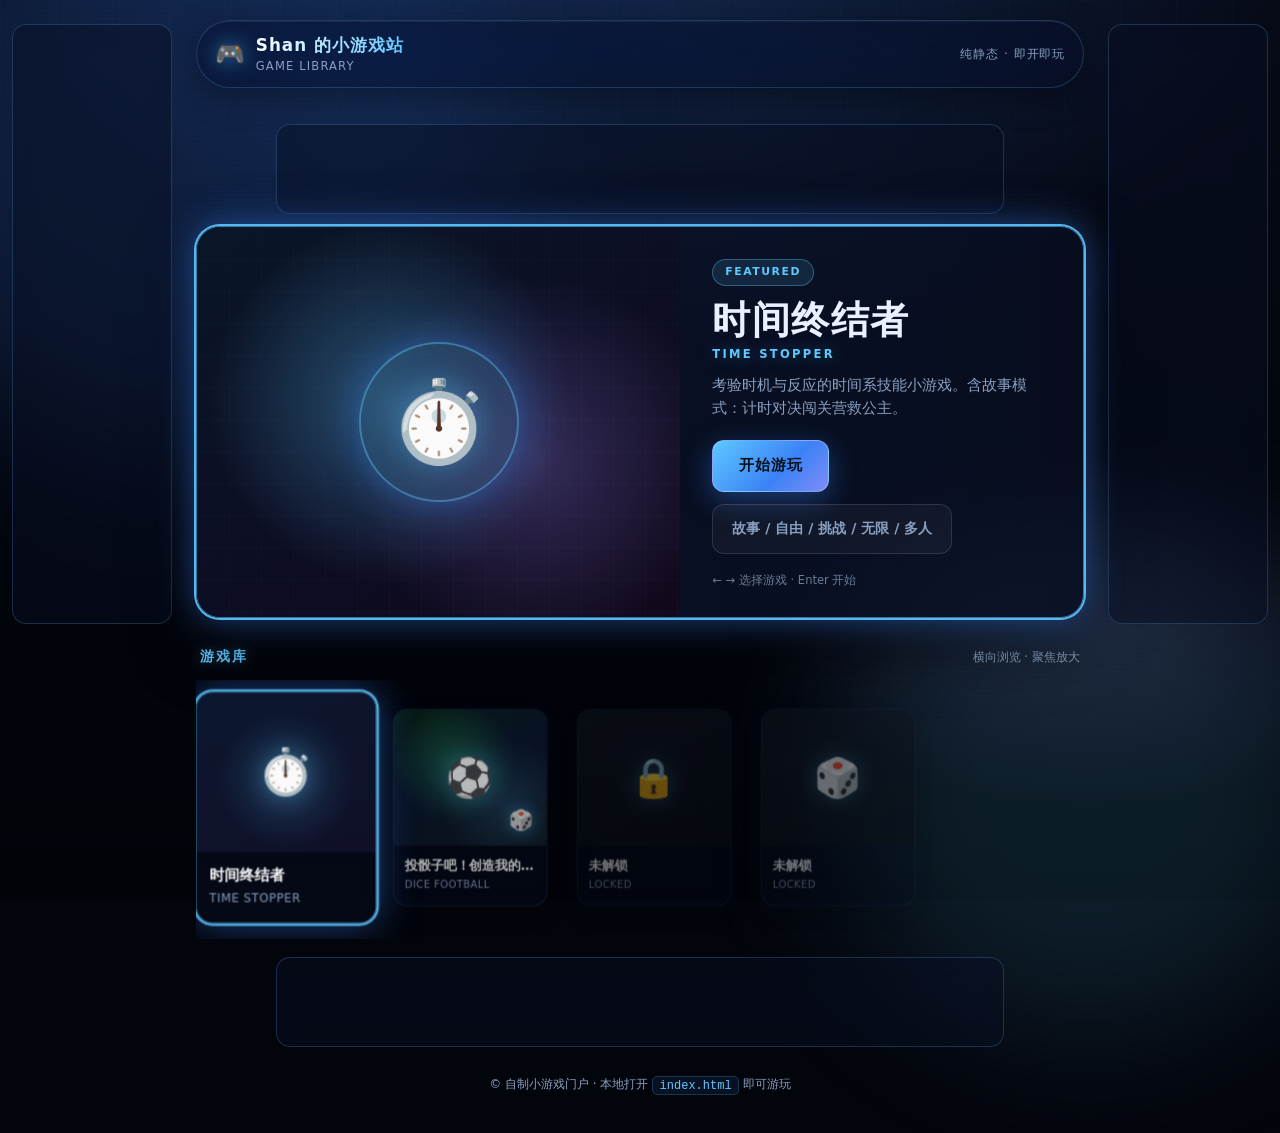
==== index.html @ 0fed2fdf "Flank hub main content with left/right AdSense rails Move the two vertical sidebar units out of the " ====
<!DOCTYPE html>
<html lang="zh-CN">
<head>
  <meta charset="UTF-8">
  <meta name="viewport" content="width=device-width, initial-scale=1.0">
  <title>Shan 的小游戏站</title>
  <meta name="description" content="自制小游戏合集 — PS5 风格游戏库 · 时间终结者 · 投骰足球经理">
  <link rel="icon" href="data:image/svg+xml,%3Csvg xmlns='http://www.w3.org/2000/svg' viewBox='0 0 100 100'%3E%3Ctext y='.9em' font-size='90'%3E%F0%9F%8E%AE%3C/text%3E%3C/svg%3E">
  <link rel="stylesheet" href="assets/hub.css">
  <script async src="https://pagead2.googlesyndication.com/pagead/js/adsbygoogle.js?client=ca-pub-5858501694829530" crossorigin="anonymous"></script>
</head>
<body>
  <div class="bg-stage" aria-hidden="true"></div>
  <div class="bg-grid" aria-hidden="true"></div>
  <div class="bg-scan" aria-hidden="true"></div>

  <div class="page-layout">
    <aside class="ad-rail ad-rail--left" aria-label="广告 · 左栏">
      <div class="ad-slot ad-slot--sidebar" role="complementary" aria-label="广告 · 左侧">
        <ins class="adsbygoogle"
             style="display:block"
             data-ad-client="ca-pub-5858501694829530"
             data-ad-format="auto"
             data-full-width-responsive="true"></ins>
        <script>(adsbygoogle = window.adsbygoogle || []).push({});</script>
      </div>
    </aside>

    <div class="shell">
    <header class="media-bar">
      <div class="media-brand">
        <span class="icon" aria-hidden="true">🎮</span>
        <div>
          <h1>Shan 的小游戏站</h1>
          <div class="tag">GAME LIBRARY</div>
        </div>
      </div>
      <div class="media-meta">纯静态 · 即开即玩</div>
    </header>

    <div class="ad-slot ad-slot--banner" role="complementary" aria-label="广告 · 顶栏">
      <ins class="adsbygoogle"
           style="display:block"
           data-ad-client="ca-pub-5858501694829530"
           data-ad-format="auto"
           data-full-width-responsive="true"></ins>
      <script>(adsbygoogle = window.adsbygoogle || []).push({});</script>
    </div>

    <section class="hero is-focus" id="hero" aria-label="精选游戏">
      <div class="hero-art" aria-hidden="true">
        <div class="cover-grid"></div>
        <div class="cover-ring"></div>
        <span class="cover-emoji">⏱️</span>
      </div>
      <div class="hero-info">
        <span class="hero-badge">FEATURED</span>
        <h2 class="hero-title" id="heroTitle">时间终结者 <span class="en">TIME STOPPER</span></h2>
        <p class="hero-blurb" id="heroBlurb">考验时机与反应的时间系技能小游戏。含故事模式：计时对决闯关营救公主。</p>
        <div class="hero-actions">
          <a class="btn-play" id="heroPlay" href="games/time-stopper/">开始游玩</a>
          <span class="btn-ghost" id="heroMeta">故事 / 自由 / 挑战 / 无限 / 多人</span>
        </div>
        <p class="kbd-tip">← → 选择游戏 · Enter 开始</p>
      </div>
    </section>

    <section class="library" aria-label="游戏库">
      <div class="library-head">
        <h2>游戏库</h2>
        <span>横向浏览 · 聚焦放大</span>
      </div>
      <div class="game-row" id="gameRow" tabindex="0" role="listbox" aria-label="游戏列表">
        <a class="tile is-focused" role="option" aria-selected="true" tabindex="-1"
           data-title="时间终结者" data-en="TIME STOPPER"
           data-blurb="考验时机与反应的时间系技能小游戏。含故事模式：计时对决闯关营救公主。"
           data-meta="故事 / 自由 / 挑战 / 无限 / 多人"
           data-emoji="⏱️" href="games/time-stopper/">
          <div class="tile-cover"><span class="emoji">⏱️</span></div>
          <div class="tile-body"><h3>时间终结者</h3><p>TIME STOPPER</p></div>
        </a>
        <a class="tile" role="option" aria-selected="false" tabindex="-1"
           data-title="投骰子吧！创造我的球会" data-en="DICE FOOTBALL"
           data-blurb="掷骰驱动的足球经理：中超/中甲、战术板、转会球探、多槽存档与生涯殿堂。"
           data-meta="经理生涯 / 战术 / 转会 / 存档"
           data-emoji="⚽" data-cover="football" href="games/dice-football/">
          <div class="tile-cover cover-football"><span class="emoji">⚽</span><span class="cover-dice" aria-hidden="true">🎲</span></div>
          <div class="tile-body"><h3>投骰子吧！创造我的球会</h3><p>DICE FOOTBALL</p></div>
        </a>
        <div class="tile locked" role="option" aria-selected="false" tabindex="-1"
             data-title="神秘新作" data-en="LOCKED"
             data-blurb="槽位预留中……下一部作品将在此亮相。"
             data-meta="未解锁" data-emoji="🔒" data-locked="1">
          <div class="tile-cover dim"><span class="emoji">🔒</span></div>
          <div class="tile-body"><h3>未解锁</h3><p>LOCKED</p></div>
        </div>
        <div class="tile locked" role="option" aria-selected="false" tabindex="-1"
             data-title="神秘新作" data-en="LOCKED"
             data-blurb="槽位预留中……下一部作品将在此亮相。"
             data-meta="未解锁" data-emoji="🎲" data-locked="1">
          <div class="tile-cover dim"><span class="emoji">🎲</span></div>
          <div class="tile-body"><h3>未解锁</h3><p>LOCKED</p></div>
        </div>
      </div>
    </section>

    <div class="ad-slot ad-slot--footer" role="complementary" aria-label="广告 · 底栏">
      <ins class="adsbygoogle"
           style="display:block"
           data-ad-client="ca-pub-5858501694829530"
           data-ad-format="auto"
           data-full-width-responsive="true"></ins>
      <script>(adsbygoogle = window.adsbygoogle || []).push({});</script>
    </div>

    <footer class="site-footer">
      <p>© 自制小游戏门户 · 本地打开 <code>index.html</code> 即可游玩</p>
    </footer>
  </div>

    <aside class="ad-rail ad-rail--right" aria-label="广告 · 右栏">
      <div class="ad-slot ad-slot--sidebar" role="complementary" aria-label="广告 · 右侧">
        <ins class="adsbygoogle"
             style="display:block"
             data-ad-client="ca-pub-5858501694829530"
             data-ad-format="auto"
             data-full-width-responsive="true"></ins>
        <script>(adsbygoogle = window.adsbygoogle || []).push({});</script>
      </div>
    </aside>
  </div>

  <script>
    (function () {
      const row = document.getElementById('gameRow');
      const tiles = Array.from(row.querySelectorAll('.tile'));
      const hero = document.getElementById('hero');
      const heroTitle = document.getElementById('heroTitle');
      const heroBlurb = document.getElementById('heroBlurb');
      const heroPlay = document.getElementById('heroPlay');
      const heroMeta = document.getElementById('heroMeta');
      const coverEmoji = document.querySelector('.hero-art .cover-emoji');
      let focusIdx = 0;

      function applyHero(tile) {
        const title = tile.dataset.title || '';
        const en = tile.dataset.en || '';
        const blurb = tile.dataset.blurb || '';
        const meta = tile.dataset.meta || '';
        const emoji = tile.dataset.emoji || '🎮';
        const locked = tile.dataset.locked === '1';
        heroTitle.innerHTML = title + ' <span class="en">' + en + '</span>';
        heroBlurb.textContent = blurb;
        heroMeta.textContent = meta;
        coverEmoji.textContent = emoji;
        const art = document.querySelector('.hero-art');
        if (art) {
          art.classList.toggle('theme-football', tile.dataset.cover === 'football');
          art.classList.toggle('theme-time', tile.dataset.cover !== 'football');
        }
        if (locked) {
          heroPlay.removeAttribute('href');
          heroPlay.textContent = '即将开放';
          heroPlay.style.pointerEvents = 'none';
          heroPlay.style.opacity = '0.55';
          hero.classList.remove('is-focus');
        } else {
          heroPlay.href = tile.getAttribute('href') || '#';
          heroPlay.textContent = '开始游玩';
          heroPlay.style.pointerEvents = '';
          heroPlay.style.opacity = '';
          hero.classList.add('is-focus');
        }
      }

      function setFocus(i) {
        focusIdx = (i + tiles.length) % tiles.length;
        tiles.forEach((t, idx) => {
          const on = idx === focusIdx;
          t.classList.toggle('is-focused', on);
          t.setAttribute('aria-selected', on ? 'true' : 'false');
        });
        const tile = tiles[focusIdx];
        applyHero(tile);
        tile.scrollIntoView({ behavior: 'smooth', inline: 'center', block: 'nearest' });
      }

      tiles.forEach((t, i) => {
        t.addEventListener('mouseenter', () => setFocus(i));
        t.addEventListener('click', (e) => {
          if (t.dataset.locked === '1') { e.preventDefault(); setFocus(i); }
        });
      });

      document.addEventListener('keydown', (e) => {
        if (e.target && (e.target.tagName === 'INPUT' || e.target.tagName === 'TEXTAREA')) return;
        if (e.key === 'ArrowRight') { e.preventDefault(); setFocus(focusIdx + 1); }
        else if (e.key === 'ArrowLeft') { e.preventDefault(); setFocus(focusIdx - 1); }
        else if (e.key === 'Enter') {
          const t = tiles[focusIdx];
          if (t.dataset.locked === '1') return;
          const href = t.getAttribute('href');
          if (href) location.href = href;
        }
      });

      applyHero(tiles[0]);
    })();
  </script>
</body>
</html>
---- assets/hub.css ----
/* PS5-inspired game hub — frosted glass + blue neon media bar */
:root {
  --bg: #05070f;
  --glass: rgba(10, 16, 36, 0.48);
  --glass-strong: rgba(12, 20, 44, 0.72);
  --glass-border: rgba(100, 180, 255, 0.22);
  --cyan: #5ec8ff;
  --cyan-hot: #7dd3fc;
  --blue-neon: #3b82f6;
  --magenta: #a78bfa;
  --light: #e8f1ff;
  --muted: #8aa0c0;
  --focus-glow: 0 0 0 2px rgba(94, 200, 255, 0.9), 0 0 36px rgba(59, 130, 246, 0.55);
  --font: "Segoe UI", "PingFang SC", "Microsoft YaHei", "Noto Sans SC", system-ui, sans-serif;
}

* { box-sizing: border-box; margin: 0; padding: 0; }

html, body { height: 100%; }

body {
  font-family: var(--font);
  background: #03050c;
  color: var(--light);
  min-height: 100vh;
  overflow-x: hidden;
  line-height: 1.5;
}

.bg-stage {
  pointer-events: none;
  position: fixed;
  inset: 0;
  z-index: 0;
  background:
    radial-gradient(ellipse 90% 70% at 50% 0%, rgba(59, 130, 246, 0.22), transparent 55%),
    radial-gradient(ellipse 50% 40% at 85% 70%, rgba(167, 139, 250, 0.12), transparent 50%),
    linear-gradient(180deg, #070b18 0%, #04060e 50%, #02040a 100%);
}
.bg-stage::before {
  content: "";
  position: absolute;
  width: 50vmax; height: 50vmax;
  left: -10%; top: -20%;
  border-radius: 50%;
  background: rgba(59, 130, 246, 0.18);
  filter: blur(80px);
  animation: ambientDrift 18s ease-in-out infinite;
}
.bg-stage::after {
  content: "";
  position: absolute;
  width: 40vmax; height: 40vmax;
  right: -5%; bottom: -15%;
  border-radius: 50%;
  background: rgba(94, 200, 255, 0.12);
  filter: blur(70px);
  animation: ambientDrift 22s ease-in-out infinite reverse;
}
.bg-grid {
  pointer-events: none;
  position: fixed;
  inset: 0;
  z-index: 0;
  background-image:
    linear-gradient(rgba(94, 200, 255, 0.035) 1px, transparent 1px),
    linear-gradient(90deg, rgba(94, 200, 255, 0.035) 1px, transparent 1px);
  background-size: 56px 56px;
  mask-image: linear-gradient(180deg, #000 0%, transparent 75%);
  -webkit-mask-image: linear-gradient(180deg, #000 0%, transparent 75%);
  opacity: 0.7;
}
.bg-scan {
  pointer-events: none;
  position: fixed;
  inset: 0;
  z-index: 0;
  background: repeating-linear-gradient(
    0deg, transparent, transparent 2px, rgba(0,0,0,0.06) 2px, rgba(0,0,0,0.06) 4px
  );
  opacity: 0.35;
}

@keyframes ambientDrift {
  0%, 100% { transform: translate(0, 0) scale(1); }
  50% { transform: translate(4%, 6%) scale(1.08); }
}

/* Outer: left rail | main shell | right rail */
.page-layout {
  position: relative;
  z-index: 1;
  display: grid;
  grid-template-columns: 160px minmax(0, 1280px) 160px;
  justify-content: center;
  align-items: start;
  gap: 12px;
  width: 100%;
  max-width: 1640px;
  margin: 0 auto;
  padding: 1.25rem 0.75rem 2rem;
  box-sizing: border-box;
}

.shell {
  position: relative;
  z-index: 1;
  min-height: calc(100vh - 2.5rem);
  display: flex;
  flex-direction: column;
  max-width: 1280px;
  width: 100%;
  margin: 0;
  padding: 0 0.75rem;
  min-width: 0; /* allow grid shrink */
}

/* Top media bar */
.media-bar {
  display: flex;
  align-items: center;
  justify-content: space-between;
  gap: 1rem;
  padding: 0.75rem 1.1rem;
  background: var(--glass);
  border: 1px solid var(--glass-border);
  border-radius: 999px;
  backdrop-filter: blur(18px) saturate(1.4);
  -webkit-backdrop-filter: blur(18px) saturate(1.4);
  box-shadow: 0 8px 32px rgba(0,0,0,0.35), inset 0 1px 0 rgba(255,255,255,0.06);
  margin-bottom: 1.5rem;
}
.media-brand {
  display: flex;
  align-items: center;
  gap: 0.7rem;
}
.media-brand .icon {
  font-size: 1.5rem;
  filter: drop-shadow(0 0 10px rgba(94, 200, 255, 0.5));
}
.media-brand h1 {
  font-size: 1.05rem;
  font-weight: 700;
  letter-spacing: 0.06em;
  background: linear-gradient(100deg, #fff, var(--cyan));
  -webkit-background-clip: text;
  background-clip: text;
  color: transparent;
}
.media-brand .tag {
  font-size: 0.72rem;
  color: var(--muted);
  letter-spacing: 0.1em;
}
.media-meta {
  font-size: 0.75rem;
  color: var(--muted);
  letter-spacing: 0.08em;
}

/* Featured hero */
.hero {
  position: relative;
  flex: 1;
  min-height: 340px;
  border-radius: 24px;
  overflow: hidden;
  border: 1px solid var(--glass-border);
  background: var(--glass-strong);
  backdrop-filter: blur(20px);
  -webkit-backdrop-filter: blur(20px);
  box-shadow: 0 20px 60px rgba(0,0,0,0.45);
  margin-bottom: 1.75rem;
  display: grid;
  grid-template-columns: 1.2fr 1fr;
  transition: box-shadow 0.3s ease, border-color 0.3s ease;
}
.hero.is-focus {
  border-color: rgba(94, 200, 255, 0.55);
  box-shadow: var(--focus-glow), 0 24px 64px rgba(0,0,0,0.5);
}
.hero-art {
  position: relative;
  min-height: 280px;
  background:
    radial-gradient(circle at 40% 45%, rgba(94, 200, 255, 0.35), transparent 50%),
    radial-gradient(circle at 70% 60%, rgba(167, 139, 250, 0.25), transparent 45%),
    linear-gradient(145deg, #0a1628 0%, #0c0e24 50%, #12081c 100%);
  display: flex;
  align-items: center;
  justify-content: center;
  overflow: hidden;
}
.hero-art .cover-ring {
  position: absolute;
  width: 160px; height: 160px;
  border-radius: 50%;
  border: 2px solid rgba(94, 200, 255, 0.45);
  box-shadow: 0 0 40px rgba(59, 130, 246, 0.4), inset 0 0 30px rgba(94, 200, 255, 0.15);
  animation: pulseRing 3s ease-in-out infinite;
}
.hero-art .cover-emoji {
  font-size: 5rem;
  position: relative;
  z-index: 1;
  filter: drop-shadow(0 0 24px rgba(94, 200, 255, 0.55));
}
.hero-art .cover-grid {
  position: absolute;
  inset: 0;
  background-image:
    linear-gradient(rgba(94,200,255,0.06) 1px, transparent 1px),
    linear-gradient(90deg, rgba(94,200,255,0.06) 1px, transparent 1px);
  background-size: 32px 32px;
  opacity: 0.5;
}
@keyframes pulseRing {
  0%, 100% { transform: scale(1); opacity: 0.7; }
  50% { transform: scale(1.08); opacity: 1; }
}
.hero-info {
  padding: 2rem 2rem 1.75rem;
  display: flex;
  flex-direction: column;
  justify-content: center;
  gap: 0.75rem;
  background: linear-gradient(90deg, transparent, rgba(5, 10, 24, 0.35));
}
.hero-badge {
  align-self: flex-start;
  padding: 0.25rem 0.75rem;
  font-size: 0.68rem;
  font-weight: 700;
  letter-spacing: 0.14em;
  border-radius: 999px;
  color: var(--cyan);
  background: rgba(94, 200, 255, 0.12);
  border: 1px solid rgba(94, 200, 255, 0.35);
}
.hero-title {
  font-size: clamp(1.6rem, 3.5vw, 2.35rem);
  font-weight: 800;
  letter-spacing: 0.04em;
  line-height: 1.2;
}
.hero-title .en {
  display: block;
  font-size: 0.72rem;
  font-weight: 600;
  letter-spacing: 0.2em;
  color: var(--cyan);
  margin-top: 0.35rem;
  text-shadow: 0 0 16px rgba(94, 200, 255, 0.4);
}
.hero-blurb {
  color: var(--muted);
  font-size: 0.95rem;
  max-width: 36ch;
}
.hero-actions {
  display: flex;
  flex-wrap: wrap;
  gap: 0.75rem;
  margin-top: 0.5rem;
}
.btn-play {
  display: inline-flex;
  align-items: center;
  justify-content: center;
  padding: 0.85rem 1.6rem;
  border-radius: 12px;
  font-weight: 800;
  font-size: 0.95rem;
  letter-spacing: 0.06em;
  text-decoration: none;
  color: #041018;
  background: linear-gradient(135deg, #5ec8ff, #3b82f6 60%, #818cf8);
  border: 1px solid rgba(255,255,255,0.25);
  box-shadow: 0 8px 28px rgba(59, 130, 246, 0.4);
  transition: transform 0.15s ease, filter 0.15s ease, box-shadow 0.2s;
}
.btn-play:hover, .btn-play:focus-visible {
  filter: brightness(1.1);
  transform: translateY(-2px);
  box-shadow: 0 0 32px rgba(94, 200, 255, 0.5);
  outline: none;
}
.btn-ghost {
  display: inline-flex;
  align-items: center;
  padding: 0.85rem 1.2rem;
  border-radius: 12px;
  font-weight: 600;
  font-size: 0.88rem;
  color: var(--muted);
  background: rgba(255,255,255,0.04);
  border: 1px solid rgba(255,255,255,0.12);
  text-decoration: none;
  cursor: default;
}
.kbd-tip {
  font-size: 0.72rem;
  color: rgba(138, 160, 192, 0.75);
  margin-top: 0.35rem;
}

/* Library strip — PS5 horizontal row */
.library {
  margin-top: auto;
}
.library-head {
  display: flex;
  align-items: baseline;
  justify-content: space-between;
  margin-bottom: 0.85rem;
  padding: 0 0.25rem;
}
.library-head h2 {
  font-size: 0.85rem;
  letter-spacing: 0.16em;
  text-transform: uppercase;
  color: var(--cyan);
  text-shadow: 0 0 14px rgba(94, 200, 255, 0.35);
}
.library-head span {
  font-size: 0.75rem;
  color: var(--muted);
}

.game-row {
  display: flex;
  gap: 1rem;
  overflow-x: auto;
  overflow-y: visible;
  padding: 1.25rem 0.35rem 1.5rem;
  scroll-snap-type: x mandatory;
  -webkit-overflow-scrolling: touch;
  scrollbar-width: thin;
  scrollbar-color: rgba(94,200,255,0.35) transparent;
}
.game-row:focus { outline: none; }

.tile {
  flex: 0 0 auto;
  width: 168px;
  scroll-snap-align: center;
  border-radius: 16px;
  background: var(--glass);
  border: 1px solid rgba(100, 180, 255, 0.18);
  backdrop-filter: blur(14px);
  -webkit-backdrop-filter: blur(14px);
  overflow: hidden;
  cursor: pointer;
  text-decoration: none;
  color: inherit;
  transform: scale(0.92);
  opacity: 0.72;
  transition: transform 0.28s cubic-bezier(0.22, 1, 0.36, 1),
              opacity 0.25s ease,
              box-shadow 0.25s ease,
              border-color 0.25s ease;
  box-shadow: 0 8px 24px rgba(0,0,0,0.3);
}
.tile:focus-visible { outline: none; }
.tile.is-focused,
.tile:hover {
  transform: scale(1.08);
  opacity: 1;
  border-color: rgba(94, 200, 255, 0.65);
  box-shadow: var(--focus-glow), 0 16px 40px rgba(0,0,0,0.45);
  z-index: 2;
}
.tile.locked {
  cursor: default;
  opacity: 0.45;
}
.tile.locked.is-focused,
.tile.locked:hover {
  transform: scale(1.02);
  box-shadow: 0 8px 24px rgba(0,0,0,0.3);
  border-color: rgba(138, 160, 192, 0.35);
  opacity: 0.55;
}
.tile-cover {
  height: 148px;
  display: flex;
  align-items: center;
  justify-content: center;
  position: relative;
  background:
    radial-gradient(circle at 50% 55%, rgba(94, 200, 255, 0.2), transparent 55%),
    linear-gradient(160deg, #0c1830, #101028);
}
.tile-cover.dim {
  background: linear-gradient(160deg, #121820, #0c1018);
}
.tile-cover .emoji {
  font-size: 2.6rem;
  filter: drop-shadow(0 0 12px rgba(94, 200, 255, 0.4));
}
.tile-body {
  padding: 0.7rem 0.75rem 0.85rem;
}
.tile-body h3 {
  font-size: 0.88rem;
  font-weight: 700;
  color: #fff;
  white-space: nowrap;
  overflow: hidden;
  text-overflow: ellipsis;
}
.tile-body p {
  font-size: 0.68rem;
  color: var(--muted);
  margin-top: 0.2rem;
  letter-spacing: 0.04em;
}

.site-footer {
  text-align: center;
  padding: 1.25rem 0 0.5rem;
  color: var(--muted);
  font-size: 0.75rem;
}
.site-footer code {
  font-family: ui-monospace, Consolas, monospace;
  color: var(--cyan);
  background: rgba(12, 24, 48, 0.7);
  border: 1px solid rgba(94, 200, 255, 0.2);
  padding: 0.1rem 0.4rem;
  border-radius: 5px;
}

@media (max-width: 860px) {
  .hero { grid-template-columns: 1fr; min-height: auto; }
  .hero-art { min-height: 200px; }
  .hero-info { padding: 1.35rem 1.25rem 1.5rem; }
  .media-meta { display: none; }
}
@media (max-width: 520px) {
  .page-layout { padding: 1rem 0.65rem 1.5rem; }
  .tile { width: 140px; }
  .tile-cover { height: 120px; }
  .btn-play { width: 100%; }
}

@media (prefers-reduced-motion: reduce) {
  .bg-stage::before, .bg-stage::after, .hero-art .cover-ring { animation: none !important; }
  .tile, .btn-play, .hero { transition: none !important; }
}

/* Dice Football cover art */
.tile-cover.cover-football {
  background:
    radial-gradient(circle at 40% 40%, rgba(58, 209, 123, 0.35), transparent 50%),
    radial-gradient(circle at 75% 70%, rgba(94, 200, 255, 0.2), transparent 45%),
    linear-gradient(155deg, #0a2818 0%, #0c1830 45%, #101820 100%);
}
.tile-cover.cover-football .cover-dice {
  position: absolute;
  right: 14px;
  bottom: 12px;
  font-size: 1.35rem;
  opacity: 0.9;
  filter: drop-shadow(0 0 8px rgba(94, 200, 255, 0.5));
}
.hero-art.theme-football {
  background:
    radial-gradient(circle at 40% 45%, rgba(58, 209, 123, 0.4), transparent 50%),
    radial-gradient(circle at 70% 60%, rgba(94, 200, 255, 0.22), transparent 45%),
    linear-gradient(145deg, #061a12 0%, #0a1628 50%, #0c1020 100%);
}

/* —— AdSense glass wrappers (real <ins> units inside) —— */
.ad-slot {
  position: relative;
  display: flex;
  align-items: center;
  justify-content: center;
  margin: 12px auto;
  border-radius: 14px;
  background: var(--glass);
  border: 1px solid var(--glass-border);
  backdrop-filter: blur(12px);
  -webkit-backdrop-filter: blur(12px);
  color: var(--muted);
  font-size: 0.78rem;
  letter-spacing: 0.04em;
  text-align: center;
  overflow: hidden;
  max-width: 100%;
  pointer-events: auto;
}
.ad-slot ins.adsbygoogle {
  display: block;
  width: 100%;
}
.ad-slot--banner {
  width: min(728px, 100%);
  min-height: 90px;
}
.ad-slot--sidebar {
  width: 100%;
  min-height: 600px;
  margin: 0;
}
.ad-slot--footer {
  width: min(728px, 100%);
  min-height: 90px;
  margin-top: 18px;
  margin-bottom: 8px;
}
.ad-rail {
  display: flex;
  flex-direction: column;
  align-items: stretch;
  position: sticky;
  top: 1rem;
  width: 100%;
  max-width: 160px;
  margin: 0;
  padding-top: 0.25rem;
}
.ad-rail--left { justify-self: end; }
.ad-rail--right { justify-self: start; }

/* Wide enough for rails + main: keep flanks */
@media (max-width: 1180px) {
  .page-layout {
    grid-template-columns: 1fr;
    max-width: 1280px;
    padding: 1.25rem 1rem 2rem;
  }
  .ad-rail {
    display: none; /* hide side rails on narrow; top/footer banners remain */
  }
  .shell {
    padding: 0;
  }
}
@media (max-width: 720px) {
  .ad-slot--banner,
  .ad-slot--footer {
    min-height: 66px;
    font-size: 0.7rem;
  }
  .page-layout {
    padding: 1rem 0.85rem 1.5rem;
  }
}
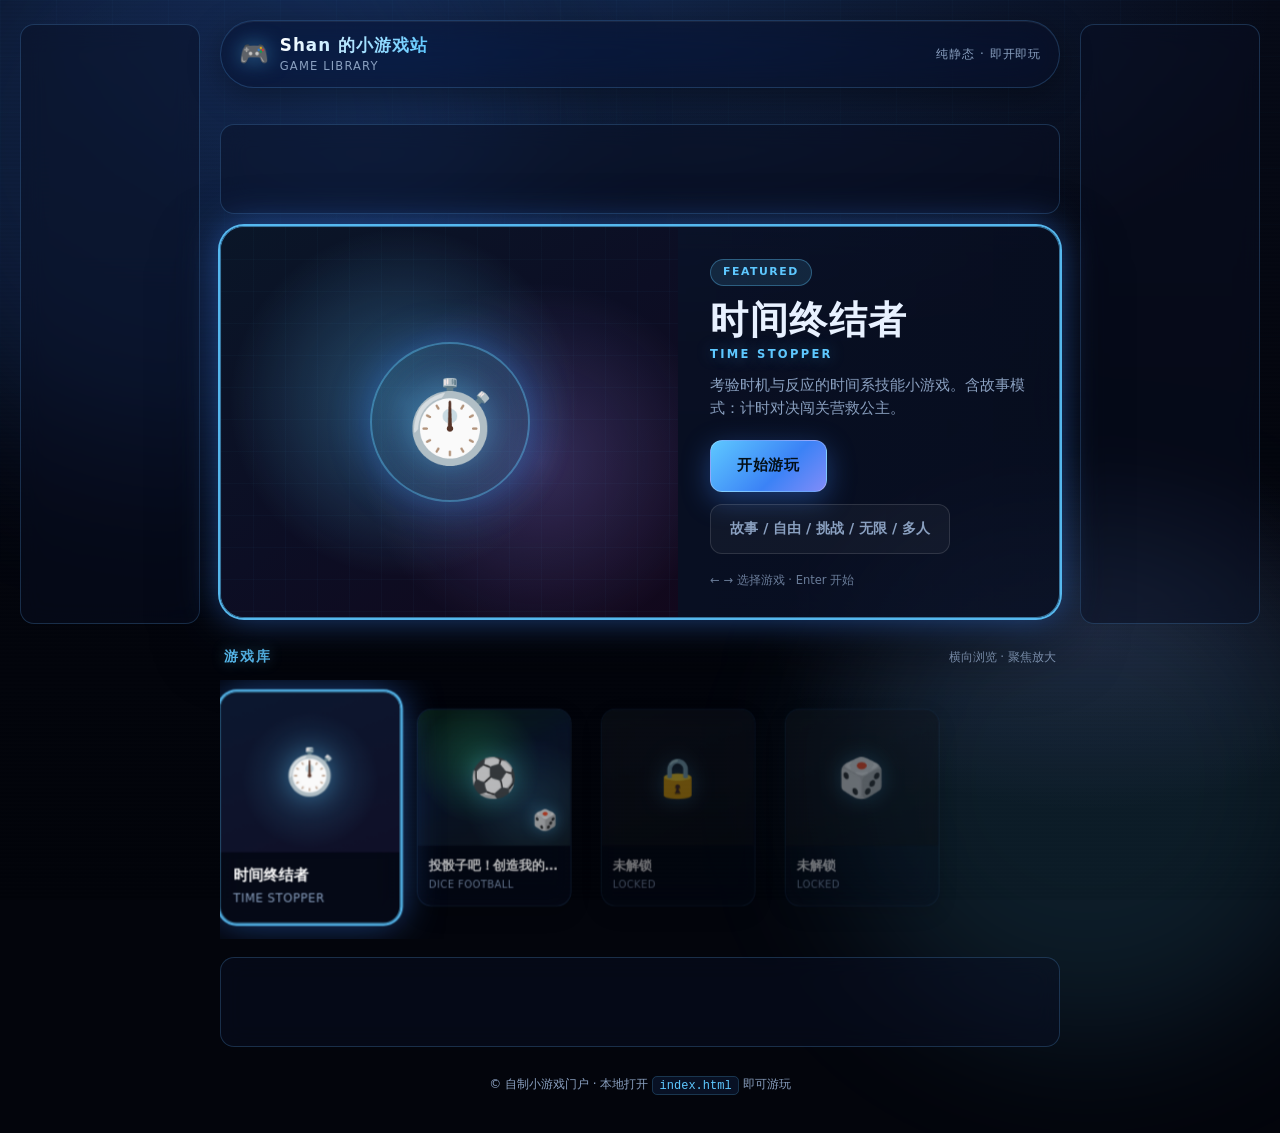
==== commit f6ed301d: "Widen hub to true 3-column layout; fix vertical ad stacking" ====
--- a/index.html
+++ b/index.html
@@ -18,10 +18,9 @@
     <aside class="ad-rail ad-rail--left" aria-label="广告 · 左栏">
       <div class="ad-slot ad-slot--sidebar" role="complementary" aria-label="广告 · 左侧">
         <ins class="adsbygoogle"
-             style="display:block"
+             style="display:block;width:160px;height:600px"
              data-ad-client="ca-pub-5858501694829530"
-             data-ad-format="auto"
-             data-full-width-responsive="true"></ins>
+             data-ad-format="vertical"></ins>
         <script>(adsbygoogle = window.adsbygoogle || []).push({});</script>
       </div>
     </aside>
@@ -42,7 +41,7 @@
       <ins class="adsbygoogle"
            style="display:block"
            data-ad-client="ca-pub-5858501694829530"
-           data-ad-format="auto"
+           data-ad-format="horizontal"
            data-full-width-responsive="true"></ins>
       <script>(adsbygoogle = window.adsbygoogle || []).push({});</script>
     </div>
@@ -108,7 +107,7 @@
       <ins class="adsbygoogle"
            style="display:block"
            data-ad-client="ca-pub-5858501694829530"
-           data-ad-format="auto"
+           data-ad-format="horizontal"
            data-full-width-responsive="true"></ins>
       <script>(adsbygoogle = window.adsbygoogle || []).push({});</script>
     </div>
@@ -121,10 +120,9 @@
     <aside class="ad-rail ad-rail--right" aria-label="广告 · 右栏">
       <div class="ad-slot ad-slot--sidebar" role="complementary" aria-label="广告 · 右侧">
         <ins class="adsbygoogle"
-             style="display:block"
+             style="display:block;width:160px;height:600px"
              data-ad-client="ca-pub-5858501694829530"
-             data-ad-format="auto"
-             data-full-width-responsive="true"></ins>
+             data-ad-format="vertical"></ins>
         <script>(adsbygoogle = window.adsbygoogle || []).push({});</script>
       </div>
     </aside>
--- a/assets/hub.css
+++ b/assets/hub.css
@@ -86,19 +86,19 @@
   50% { transform: translate(4%, 6%) scale(1.08); }
 }
 
-/* Outer: left rail | main shell | right rail */
+/* Outer: left rail | main shell | right rail — widescreen game hub */
 .page-layout {
   position: relative;
   z-index: 1;
   display: grid;
-  grid-template-columns: 160px minmax(0, 1280px) 160px;
-  justify-content: center;
+  grid-template-columns: 180px minmax(640px, 1fr) 180px;
+  justify-content: stretch;
   align-items: start;
-  gap: 12px;
-  width: 100%;
-  max-width: 1640px;
+  gap: 16px 20px;
+  width: 100%;
+  max-width: min(1760px, 100%);
   margin: 0 auto;
-  padding: 1.25rem 0.75rem 2rem;
+  padding: 1.25rem 1.25rem 2rem;
   box-sizing: border-box;
 }
 
@@ -108,12 +108,13 @@
   min-height: calc(100vh - 2.5rem);
   display: flex;
   flex-direction: column;
-  max-width: 1280px;
-  width: 100%;
+  width: 100%;
+  max-width: none;
   margin: 0;
-  padding: 0 0.75rem;
-  min-width: 0; /* allow grid shrink */
-}
+  padding: 0;
+  min-width: 0;
+}
+
 
 /* Top media bar */
 .media-bar {
@@ -497,17 +498,25 @@
   width: 100%;
 }
 .ad-slot--banner {
-  width: min(728px, 100%);
+  width: 100%;
+  max-width: 100%;
   min-height: 90px;
+  max-height: 100px;
+  overflow: hidden;
 }
 .ad-slot--sidebar {
   width: 100%;
-  min-height: 600px;
+  min-height: 480px;
+  max-height: 600px;
   margin: 0;
+  overflow: hidden;
 }
 .ad-slot--footer {
-  width: min(728px, 100%);
+  width: 100%;
+  max-width: 100%;
   min-height: 90px;
+  max-height: 100px;
+  overflow: hidden;
   margin-top: 18px;
   margin-bottom: 8px;
 }
@@ -518,34 +527,31 @@
   position: sticky;
   top: 1rem;
   width: 100%;
-  max-width: 160px;
   margin: 0;
   padding-top: 0.25rem;
 }
-.ad-rail--left { justify-self: end; }
-.ad-rail--right { justify-self: start; }
-
-/* Wide enough for rails + main: keep flanks */
-@media (max-width: 1180px) {
+.ad-rail--left { justify-self: stretch; }
+.ad-rail--right { justify-self: stretch; }
+
+/* Hide side rails only on genuinely narrow viewports */
+@media (max-width: 960px) {
   .page-layout {
     grid-template-columns: 1fr;
-    max-width: 1280px;
     padding: 1.25rem 1rem 2rem;
   }
-  .ad-rail {
-    display: none; /* hide side rails on narrow; top/footer banners remain */
-  }
-  .shell {
-    padding: 0;
-  }
+  .ad-rail { display: none; }
 }
 @media (max-width: 720px) {
   .ad-slot--banner,
   .ad-slot--footer {
     min-height: 66px;
+    max-height: 80px;
     font-size: 0.7rem;
   }
   .page-layout {
     padding: 1rem 0.85rem 1.5rem;
   }
-}
+  .hero {
+    grid-template-columns: 1fr;
+  }
+}
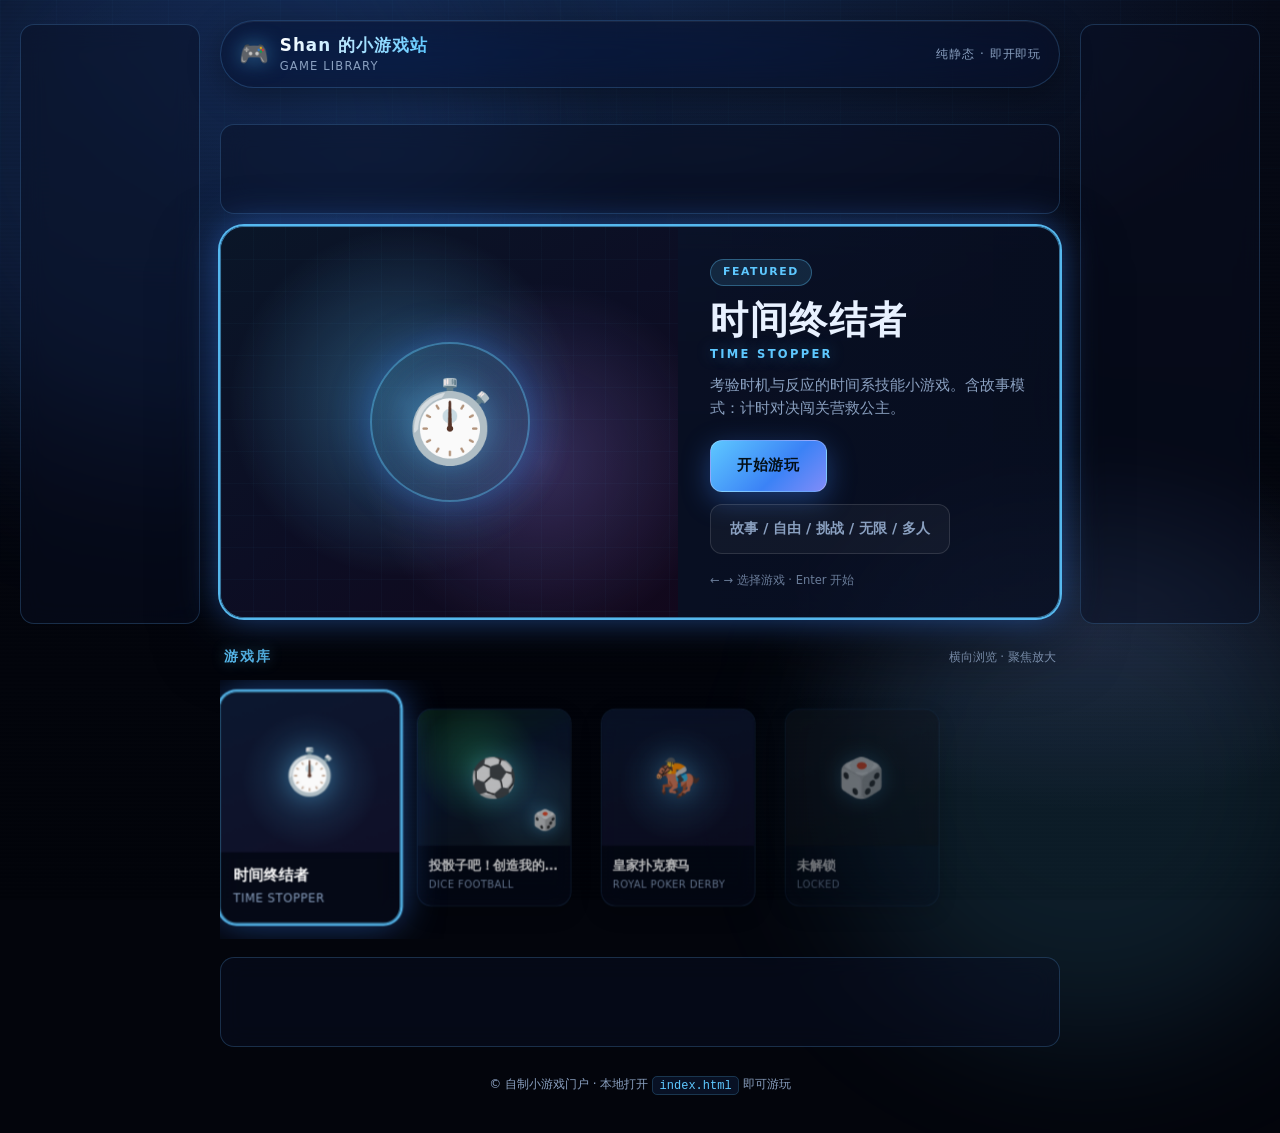
==== commit cdb72f87: "Add Royal Poker Derby (皇家扑克赛马) to games hub Publish self-contained poker suit horse-racing party gam" ====
--- a/index.html
+++ b/index.html
@@ -4,7 +4,7 @@
   <meta charset="UTF-8">
   <meta name="viewport" content="width=device-width, initial-scale=1.0">
   <title>Shan 的小游戏站</title>
-  <meta name="description" content="自制小游戏合集 — PS5 风格游戏库 · 时间终结者 · 投骰足球经理">
+  <meta name="description" content="自制小游戏合集 — PS5 风格游戏库 · 时间终结者 · 投骰足球经理 · 皇家扑克赛马">
   <link rel="icon" href="data:image/svg+xml,%3Csvg xmlns='http://www.w3.org/2000/svg' viewBox='0 0 100 100'%3E%3Ctext y='.9em' font-size='90'%3E%F0%9F%8E%AE%3C/text%3E%3C/svg%3E">
   <link rel="stylesheet" href="assets/hub.css">
   <script async src="https://pagead2.googlesyndication.com/pagead/js/adsbygoogle.js?client=ca-pub-5858501694829530" crossorigin="anonymous"></script>
@@ -86,13 +86,14 @@
           <div class="tile-cover cover-football"><span class="emoji">⚽</span><span class="cover-dice" aria-hidden="true">🎲</span></div>
           <div class="tile-body"><h3>投骰子吧！创造我的球会</h3><p>DICE FOOTBALL</p></div>
         </a>
-        <div class="tile locked" role="option" aria-selected="false" tabindex="-1"
-             data-title="神秘新作" data-en="LOCKED"
-             data-blurb="槽位预留中……下一部作品将在此亮相。"
-             data-meta="未解锁" data-emoji="🔒" data-locked="1">
-          <div class="tile-cover dim"><span class="emoji">🔒</span></div>
-          <div class="tile-body"><h3>未解锁</h3><p>LOCKED</p></div>
-        </div>
+        <a class="tile" role="option" aria-selected="false" tabindex="-1"
+           data-title="皇家扑克赛马" data-en="ROYAL POKER DERBY"
+           data-blurb="花色赛马派对游戏：翻牌推进马匹、多人下注与结算，皇家赌场氛围。"
+           data-meta="多人 / 下注 / 扑克 / 赛马"
+           data-emoji="🏇" href="games/royal-poker-derby/">
+          <div class="tile-cover"><span class="emoji">🏇</span></div>
+          <div class="tile-body"><h3>皇家扑克赛马</h3><p>ROYAL POKER DERBY</p></div>
+        </a>
         <div class="tile locked" role="option" aria-selected="false" tabindex="-1"
              data-title="神秘新作" data-en="LOCKED"
              data-blurb="槽位预留中……下一部作品将在此亮相。"
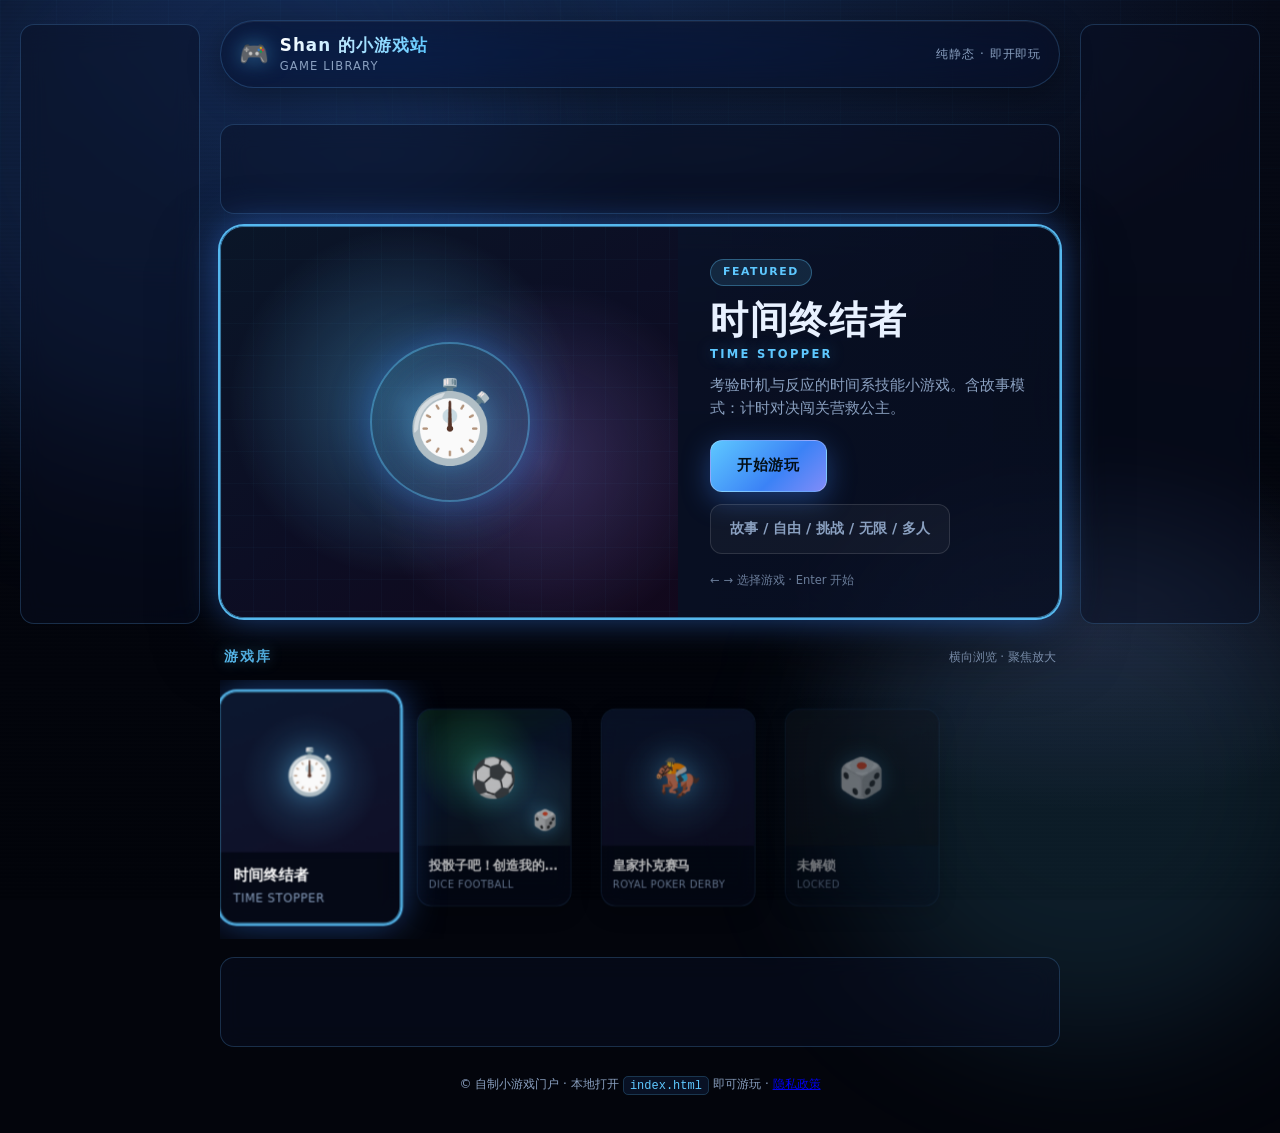
==== commit c8edd947: "Add privacy policy page for AdSense review" ====
--- a/index.html
+++ b/index.html
@@ -114,7 +114,7 @@
     </div>
 
     <footer class="site-footer">
-      <p>© 自制小游戏门户 · 本地打开 <code>index.html</code> 即可游玩</p>
+      <p>© 自制小游戏门户 · 本地打开 <code>index.html</code> 即可游玩 · <a href="privacy.html">隐私政策</a></p>
     </footer>
   </div>
 
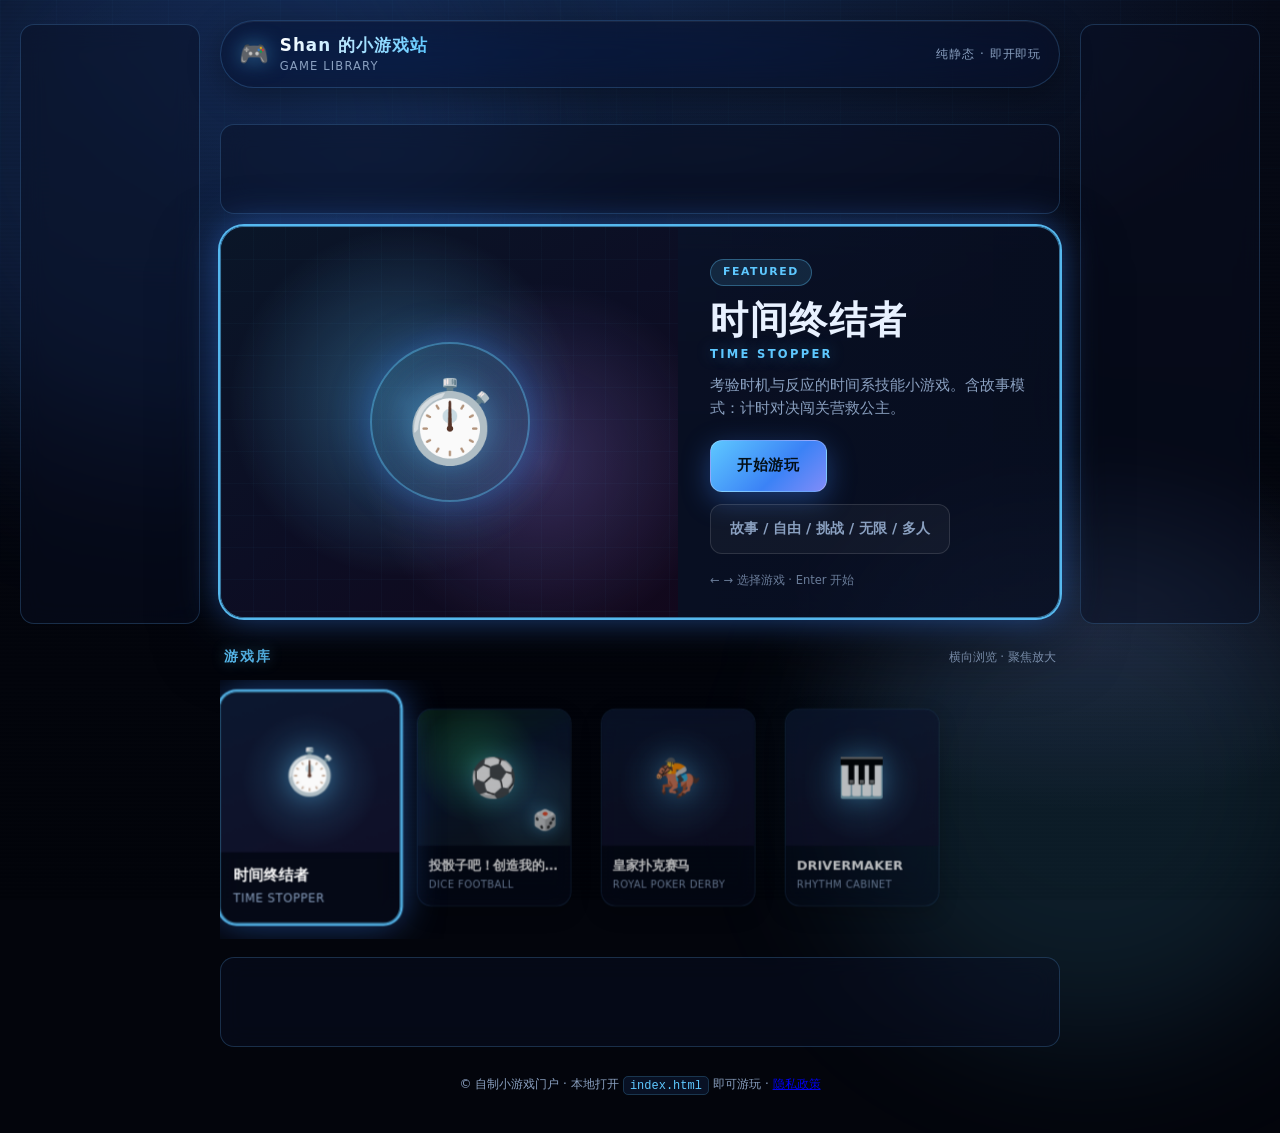
==== commit ea788370: "Add DRIVERMAKER rhythm game to hub (static + Firestore) Co-authored-by: shanxz1982 <shanxz1982@users" ====
--- a/index.html
+++ b/index.html
@@ -4,7 +4,7 @@
   <meta charset="UTF-8">
   <meta name="viewport" content="width=device-width, initial-scale=1.0">
   <title>Shan 的小游戏站</title>
-  <meta name="description" content="自制小游戏合集 — PS5 风格游戏库 · 时间终结者 · 投骰足球经理 · 皇家扑克赛马">
+  <meta name="description" content="自制小游戏合集 — PS5 风格游戏库 · 时间终结者 · 投骰足球经理 · 皇家扑克赛马 · DRIVERMAKER">
   <link rel="icon" href="data:image/svg+xml,%3Csvg xmlns='http://www.w3.org/2000/svg' viewBox='0 0 100 100'%3E%3Ctext y='.9em' font-size='90'%3E%F0%9F%8E%AE%3C/text%3E%3C/svg%3E">
   <link rel="stylesheet" href="assets/hub.css">
   <script async src="https://pagead2.googlesyndication.com/pagead/js/adsbygoogle.js?client=ca-pub-5858501694829530" crossorigin="anonymous"></script>
@@ -94,13 +94,14 @@
           <div class="tile-cover"><span class="emoji">🏇</span></div>
           <div class="tile-body"><h3>皇家扑克赛马</h3><p>ROYAL POKER DERBY</p></div>
         </a>
-        <div class="tile locked" role="option" aria-selected="false" tabindex="-1"
-             data-title="神秘新作" data-en="LOCKED"
-             data-blurb="槽位预留中……下一部作品将在此亮相。"
-             data-meta="未解锁" data-emoji="🎲" data-locked="1">
-          <div class="tile-cover dim"><span class="emoji">🎲</span></div>
-          <div class="tile-body"><h3>未解锁</h3><p>LOCKED</p></div>
-        </div>
+        <a class="tile" role="option" aria-selected="false" tabindex="-1"
+           data-title="DRIVERMAKER" data-en="RHYTHM CABINET"
+           data-blurb="浏览器音游：4 / 6 / 8 键谱面，点按与长按判定。曲目与谱面可本地导入，排行榜走 Cloud Firestore。"
+           data-meta="音游 / 4·6·8K / 谱面编辑 / 排行榜"
+           data-emoji="🎹" href="games/drivermaker/">
+          <div class="tile-cover"><span class="emoji">🎹</span></div>
+          <div class="tile-body"><h3>DRIVERMAKER</h3><p>RHYTHM CABINET</p></div>
+        </a>
       </div>
     </section>
 
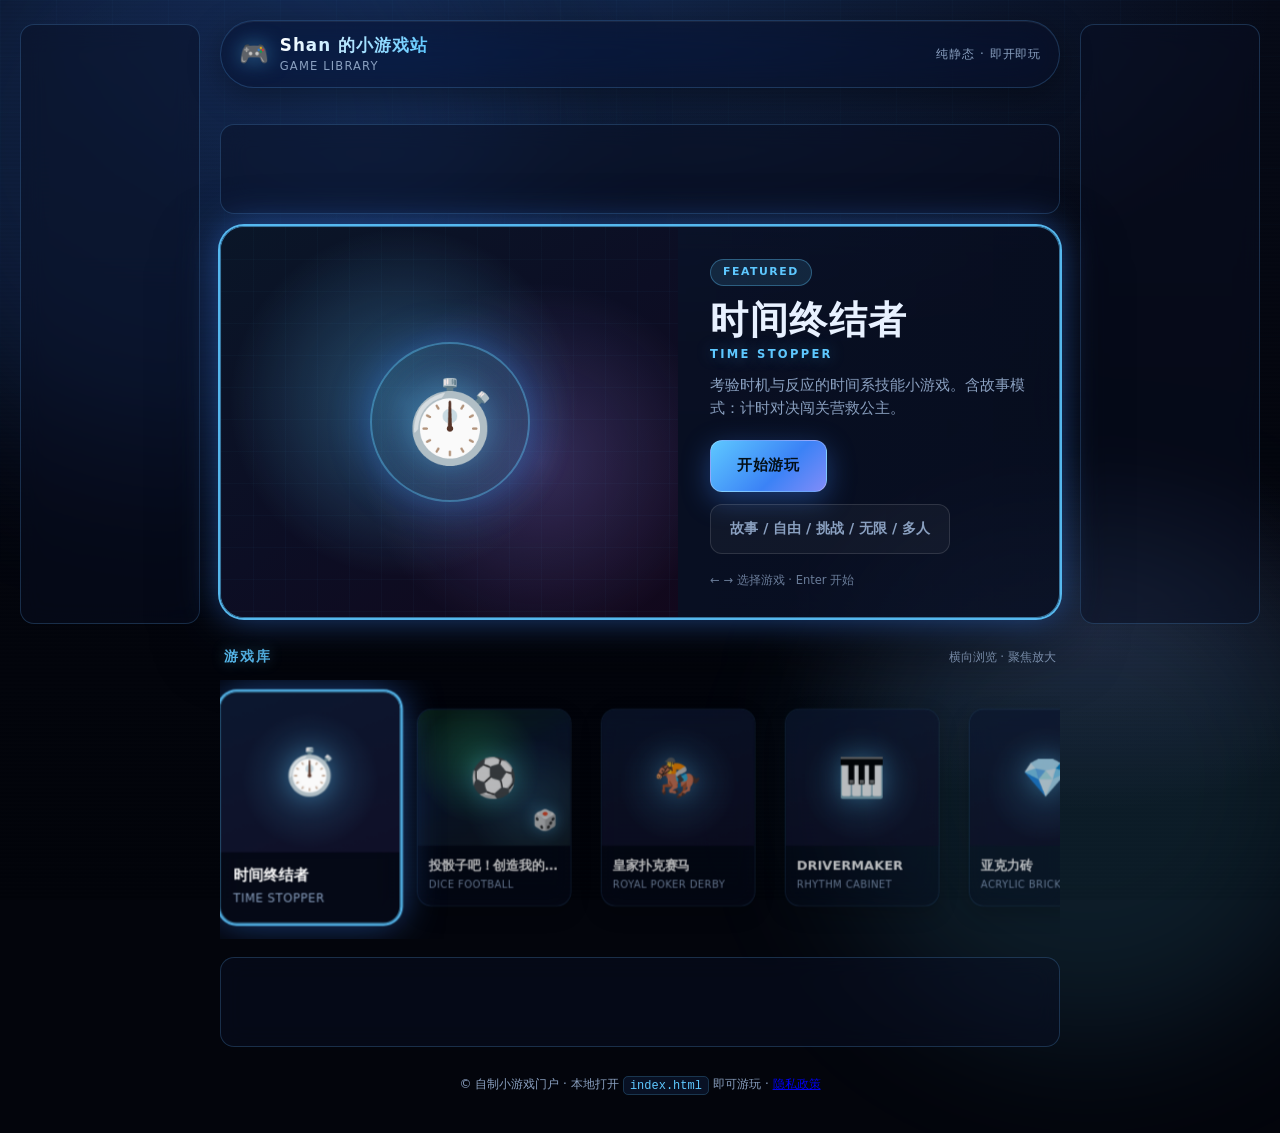
==== commit 0ff1df27: "Add Acrylic Brick game to hub Co-authored-by: shanxz1982 <shanxz1982@users.noreply.github.com>" ====
--- a/index.html
+++ b/index.html
@@ -4,7 +4,7 @@
   <meta charset="UTF-8">
   <meta name="viewport" content="width=device-width, initial-scale=1.0">
   <title>Shan 的小游戏站</title>
-  <meta name="description" content="自制小游戏合集 — PS5 风格游戏库 · 时间终结者 · 投骰足球经理 · 皇家扑克赛马 · DRIVERMAKER">
+  <meta name="description" content="自制小游戏合集 — PS5 风格游戏库 · 时间终结者 · 投骰足球经理 · 皇家扑克赛马 · DRIVERMAKER · 亚克力砖">
   <link rel="icon" href="data:image/svg+xml,%3Csvg xmlns='http://www.w3.org/2000/svg' viewBox='0 0 100 100'%3E%3Ctext y='.9em' font-size='90'%3E%F0%9F%8E%AE%3C/text%3E%3C/svg%3E">
   <link rel="stylesheet" href="assets/hub.css">
   <script async src="https://pagead2.googlesyndication.com/pagead/js/adsbygoogle.js?client=ca-pub-5858501694829530" crossorigin="anonymous"></script>
@@ -101,6 +101,14 @@
            data-emoji="🎹" href="games/drivermaker/">
           <div class="tile-cover"><span class="emoji">🎹</span></div>
           <div class="tile-body"><h3>DRIVERMAKER</h3><p>RHYTHM CABINET</p></div>
+        </a>
+        <a class="tile" role="option" aria-selected="false" tabindex="-1"
+           data-title="亚克力砖" data-en="ACRYLIC BRICK"
+           data-blurb="纯前端 3D 亚克力夹层砖查看/编辑器：透明板材 + 图案层三图夹层，爆炸/装配视图，JSON 存档。"
+           data-meta="3D / 夹层 / 爆炸视图 / 编辑器"
+           data-emoji="💎" href="games/acrylic-brick/">
+          <div class="tile-cover"><span class="emoji">💎</span></div>
+          <div class="tile-body"><h3>亚克力砖</h3><p>ACRYLIC BRICK</p></div>
         </a>
       </div>
     </section>
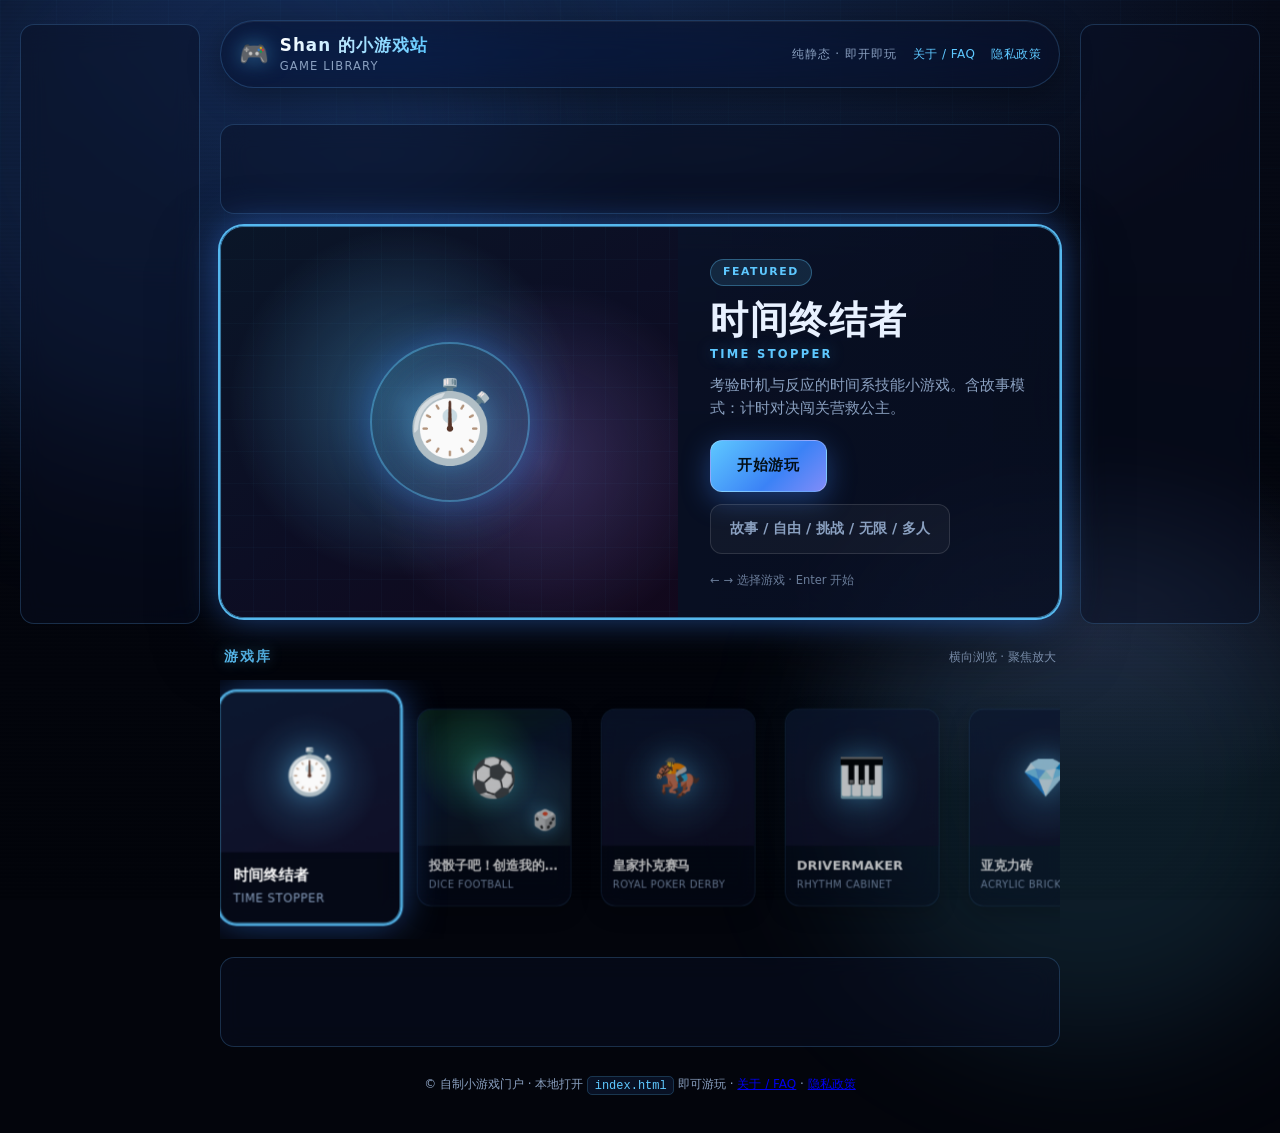
==== commit c1161eb5: "Add About/FAQ page for hub content quality Co-authored-by: shanxz1982 <shanxz1982@users.noreply.gith" ====
--- a/index.html
+++ b/index.html
@@ -34,7 +34,11 @@
           <div class="tag">GAME LIBRARY</div>
         </div>
       </div>
-      <div class="media-meta">纯静态 · 即开即玩</div>
+      <div class="media-meta" style="display:flex;flex-wrap:wrap;gap:0.65rem 1rem;align-items:center">
+        <span>纯静态 · 即开即玩</span>
+        <a href="about.html" style="color:#5ec8ff;text-decoration:none;letter-spacing:0.04em">关于 / FAQ</a>
+        <a href="privacy.html" style="color:#5ec8ff;text-decoration:none;letter-spacing:0.04em">隐私政策</a>
+      </div>
     </header>
 
     <div class="ad-slot ad-slot--banner" role="complementary" aria-label="广告 · 顶栏">
@@ -123,7 +127,7 @@
     </div>
 
     <footer class="site-footer">
-      <p>© 自制小游戏门户 · 本地打开 <code>index.html</code> 即可游玩 · <a href="privacy.html">隐私政策</a></p>
+      <p>© 自制小游戏门户 · 本地打开 <code>index.html</code> 即可游玩 · <a href="about.html">关于 / FAQ</a> · <a href="privacy.html">隐私政策</a></p>
     </footer>
   </div>
 
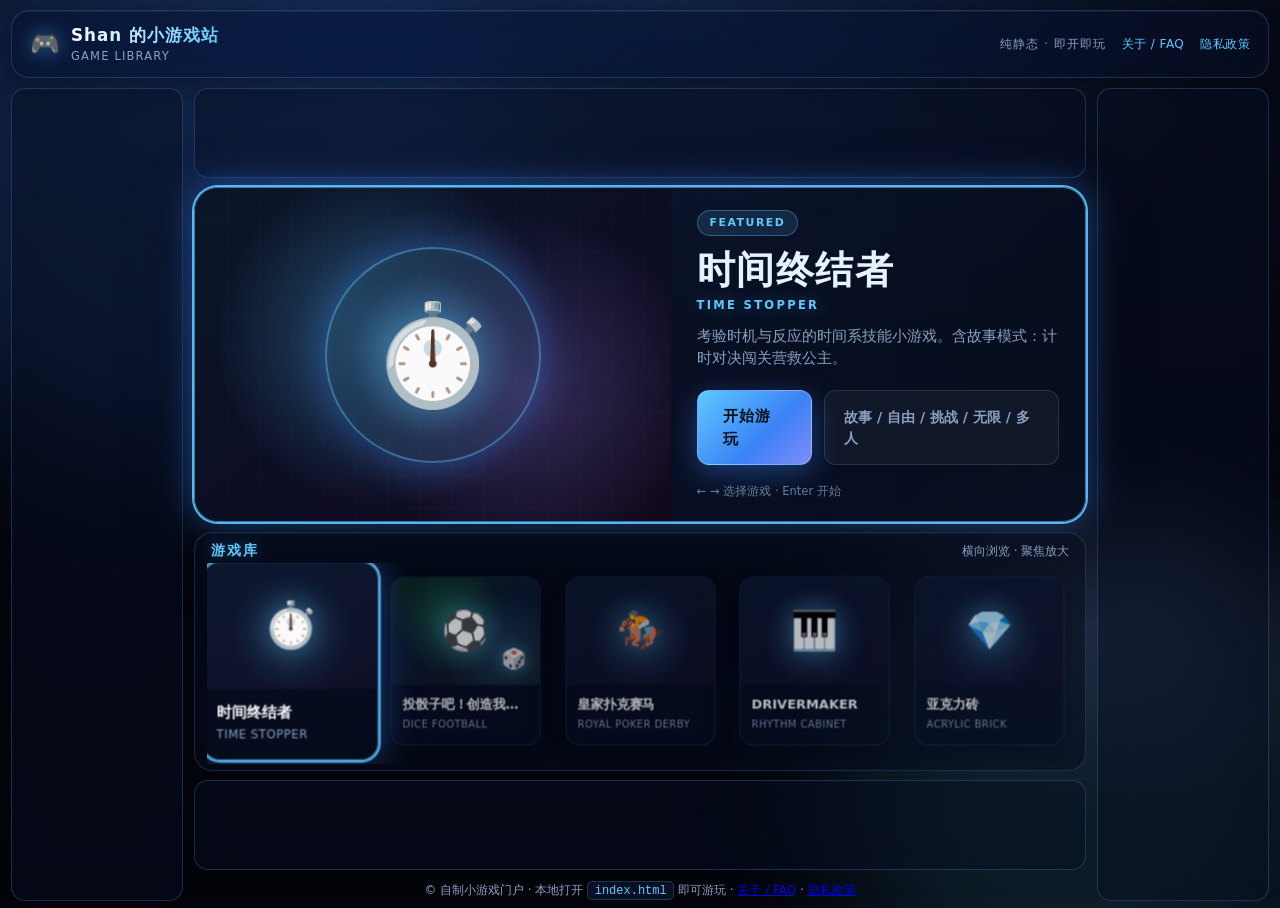
==== commit b801238e: "Fill the homepage as a landscape game library. Stretch the hub to the viewport so side ad rails, the" ====
--- a/index.html
+++ b/index.html
@@ -14,7 +14,22 @@
   <div class="bg-grid" aria-hidden="true"></div>
   <div class="bg-scan" aria-hidden="true"></div>
 
-  <div class="page-layout">
+  <div class="page-layout page-layout--stage">
+    <header class="media-bar">
+      <div class="media-brand">
+        <span class="icon" aria-hidden="true">🎮</span>
+        <div>
+          <h1>Shan 的小游戏站</h1>
+          <div class="tag">GAME LIBRARY</div>
+        </div>
+      </div>
+      <div class="media-meta" style="display:flex;flex-wrap:wrap;gap:0.65rem 1rem;align-items:center">
+        <span>纯静态 · 即开即玩</span>
+        <a href="about.html" style="color:#5ec8ff;text-decoration:none;letter-spacing:0.04em">关于 / FAQ</a>
+        <a href="privacy.html" style="color:#5ec8ff;text-decoration:none;letter-spacing:0.04em">隐私政策</a>
+      </div>
+    </header>
+
     <aside class="ad-rail ad-rail--left" aria-label="广告 · 左栏">
       <div class="ad-slot ad-slot--sidebar" role="complementary" aria-label="广告 · 左侧">
         <ins class="adsbygoogle"
@@ -26,27 +41,12 @@
     </aside>
 
     <div class="shell">
-    <header class="media-bar">
-      <div class="media-brand">
-        <span class="icon" aria-hidden="true">🎮</span>
-        <div>
-          <h1>Shan 的小游戏站</h1>
-          <div class="tag">GAME LIBRARY</div>
-        </div>
-      </div>
-      <div class="media-meta" style="display:flex;flex-wrap:wrap;gap:0.65rem 1rem;align-items:center">
-        <span>纯静态 · 即开即玩</span>
-        <a href="about.html" style="color:#5ec8ff;text-decoration:none;letter-spacing:0.04em">关于 / FAQ</a>
-        <a href="privacy.html" style="color:#5ec8ff;text-decoration:none;letter-spacing:0.04em">隐私政策</a>
-      </div>
-    </header>
 
     <div class="ad-slot ad-slot--banner" role="complementary" aria-label="广告 · 顶栏">
       <ins class="adsbygoogle"
            style="display:block"
            data-ad-client="ca-pub-5858501694829530"
-           data-ad-format="horizontal"
-           data-full-width-responsive="true"></ins>
+           data-ad-format="horizontal"></ins>
       <script>(adsbygoogle = window.adsbygoogle || []).push({});</script>
     </div>
 
@@ -121,8 +121,7 @@
       <ins class="adsbygoogle"
            style="display:block"
            data-ad-client="ca-pub-5858501694829530"
-           data-ad-format="horizontal"
-           data-full-width-responsive="true"></ins>
+           data-ad-format="horizontal"></ins>
       <script>(adsbygoogle = window.adsbygoogle || []).push({});</script>
     </div>
 
--- a/assets/hub.css
+++ b/assets/hub.css
@@ -555,3 +555,236 @@
     grid-template-columns: 1fr;
   }
 }
+
+/* Homepage landscape stage: fill the viewport, keep ad rails on the edges.
+   Scoped so about.html (plain .page-layout) stays a readable document.
+   AdSense stamps height/min-height !important on .page-layout itself, so the
+   viewport floor lives on body and the stage grows with flex. */
+body:has(.page-layout--stage) {
+  min-height: 100dvh;
+  display: flex;
+  flex-direction: column;
+}
+.page-layout.page-layout--stage {
+  flex: 1 0 auto;
+  width: 100%;
+  max-width: none;
+  width: 100%;
+  min-height: 100dvh;
+  height: auto;
+  margin: 0;
+  padding: 0.6rem 0.7rem 0.5rem;
+  gap: 0.6rem 0.7rem;
+  align-items: stretch;
+  grid-template-columns: 172px minmax(0, 1fr) 172px;
+  grid-template-rows: auto minmax(0, 1fr);
+  grid-template-areas:
+    "top top top"
+    "left main right";
+}
+.page-layout--stage .media-bar {
+  grid-area: top;
+  margin-bottom: 0;
+  border-radius: 18px;
+}
+.page-layout--stage .ad-rail--left { grid-area: left; }
+.page-layout--stage .ad-rail--right { grid-area: right; }
+.page-layout--stage .shell {
+  grid-area: main;
+  min-height: 0;
+  height: 100%;
+  display: flex;
+  flex-direction: column;
+  gap: 0.6rem;
+}
+.page-layout--stage .ad-rail {
+  position: static;
+  top: auto;
+  align-self: stretch;
+  height: auto;
+  min-height: 100%;
+  padding-top: 0;
+}
+.page-layout--stage .ad-slot {
+  margin: 0;
+}
+.page-layout--stage .ad-slot--sidebar {
+  flex: 1 1 auto;
+  width: 100%;
+  height: auto;
+  min-height: 0;
+  max-height: none;
+  align-self: stretch;
+}
+.page-layout--stage .ad-slot--banner,
+.page-layout--stage .ad-slot--footer {
+  flex: 0 0 auto;
+  width: 100%;
+  margin: 0;
+}
+.page-layout--stage .hero {
+  flex: 1 1 auto;
+  min-height: 0;
+  margin-bottom: 0;
+  grid-template-columns: minmax(0, 1.15fr) minmax(280px, 1fr);
+}
+.page-layout--stage .hero-actions {
+  flex-wrap: nowrap;
+}
+.page-layout--stage .btn-ghost {
+  min-width: 0;
+}
+.page-layout--stage .hero-art {
+  min-height: 0;
+}
+.page-layout--stage .hero-art .cover-emoji {
+  font-size: clamp(4.4rem, 11vh, 7.75rem);
+}
+.page-layout--stage .hero-art .cover-ring {
+  width: clamp(148px, 24vh, 250px);
+  height: clamp(148px, 24vh, 250px);
+}
+.page-layout--stage .hero-info {
+  padding: clamp(1.1rem, 2.4vh, 2rem) clamp(1.15rem, 2vw, 2.1rem);
+}
+.page-layout--stage .hero-blurb {
+  max-width: 46ch;
+}
+.page-layout--stage .library {
+  margin-top: 0;
+  flex: 0 0 auto;
+  background: rgba(8, 14, 32, 0.55);
+  border: 1px solid rgba(100, 180, 255, 0.18);
+  border-radius: 18px;
+  padding: 0.45rem 0.7rem 0.35rem;
+  backdrop-filter: blur(16px);
+  -webkit-backdrop-filter: blur(16px);
+  box-shadow: inset 0 1px 0 rgba(255, 255, 255, 0.04);
+}
+.page-layout--stage .library-head {
+  margin-bottom: 0.15rem;
+}
+.page-layout--stage .game-row {
+  gap: 0.75rem;
+  padding: 0.4rem 0.15rem 0.65rem;
+}
+.page-layout--stage .tile {
+  flex: 1 1 0;
+  width: auto;
+  min-width: 132px;
+}
+.page-layout--stage .tile-cover {
+  height: clamp(96px, 13vh, 148px);
+}
+.page-layout--stage .site-footer {
+  flex: 0 0 auto;
+  padding: 0.05rem 0 0.1rem;
+}
+
+@media (max-height: 820px) and (min-width: 961px) {
+  .page-layout.page-layout--stage {
+    padding: 0.35rem 0.65rem 0.25rem;
+    gap: 0.35rem 0.65rem;
+  }
+  .page-layout--stage .shell { gap: 0.35rem; }
+  .page-layout--stage .media-bar {
+    padding-top: 0.45rem;
+    padding-bottom: 0.45rem;
+  }
+  .page-layout--stage .hero-info {
+    gap: 0.35rem;
+    padding: 0.7rem 1.1rem;
+  }
+  .page-layout--stage .library {
+    padding: 0.25rem 0.6rem 0.15rem;
+  }
+  .page-layout--stage .game-row {
+    padding: 0.15rem 0.1rem 0.35rem;
+  }
+  .page-layout--stage .tile-cover { height: 96px; }
+  .page-layout--stage .btn-play,
+  .page-layout--stage .btn-ghost {
+    padding-top: 0.65rem;
+    padding-bottom: 0.65rem;
+  }
+}
+
+@media (max-width: 1100px) {
+  .page-layout.page-layout--stage .tile {
+    min-width: 148px;
+    flex: 0 0 auto;
+    width: 156px;
+  }
+}
+
+@media (max-width: 960px) {
+  .page-layout.page-layout--stage {
+    min-height: 100dvh;
+    height: auto;
+    grid-template-columns: minmax(0, 1fr);
+    grid-template-rows: auto auto;
+    grid-template-areas:
+      "top"
+      "main";
+    padding: 0.85rem 0.85rem 1.35rem;
+    gap: 0.75rem;
+  }
+  .page-layout--stage .shell {
+    height: auto;
+    min-height: 0;
+  }
+  .page-layout--stage .hero {
+    grid-template-columns: 1fr;
+    min-height: 0;
+  }
+  .page-layout--stage .hero-actions {
+    flex-wrap: wrap;
+  }
+  .page-layout--stage .hero-art {
+    min-height: 180px;
+  }
+  .page-layout--stage .hero-art .cover-emoji {
+    font-size: 4.2rem;
+  }
+  .page-layout--stage .tile {
+    flex: 0 0 auto;
+    width: 156px;
+    min-width: 0;
+  }
+  .page-layout--stage .tile-cover {
+    height: 120px;
+  }
+  .page-layout--stage .library {
+    padding: 0.55rem 0.45rem 0.35rem;
+  }
+}
+
+@media (max-width: 720px) {
+  .page-layout--stage .media-bar {
+    align-items: flex-start;
+  }
+  .page-layout--stage .media-brand {
+    flex: 1 0 auto;
+  }
+  .page-layout--stage .media-brand h1 {
+    white-space: nowrap;
+  }
+}
+@media (max-width: 520px) {
+  .page-layout.page-layout--stage {
+    padding: 0.75rem 0.6rem 1.2rem;
+  }
+  .page-layout--stage .media-bar {
+    border-radius: 16px;
+    padding: 0.65rem 0.8rem;
+  }
+  .page-layout--stage .tile {
+    width: 140px;
+  }
+  .page-layout--stage .tile-cover {
+    height: 112px;
+  }
+  .page-layout--stage .btn-play {
+    width: 100%;
+  }
+}
